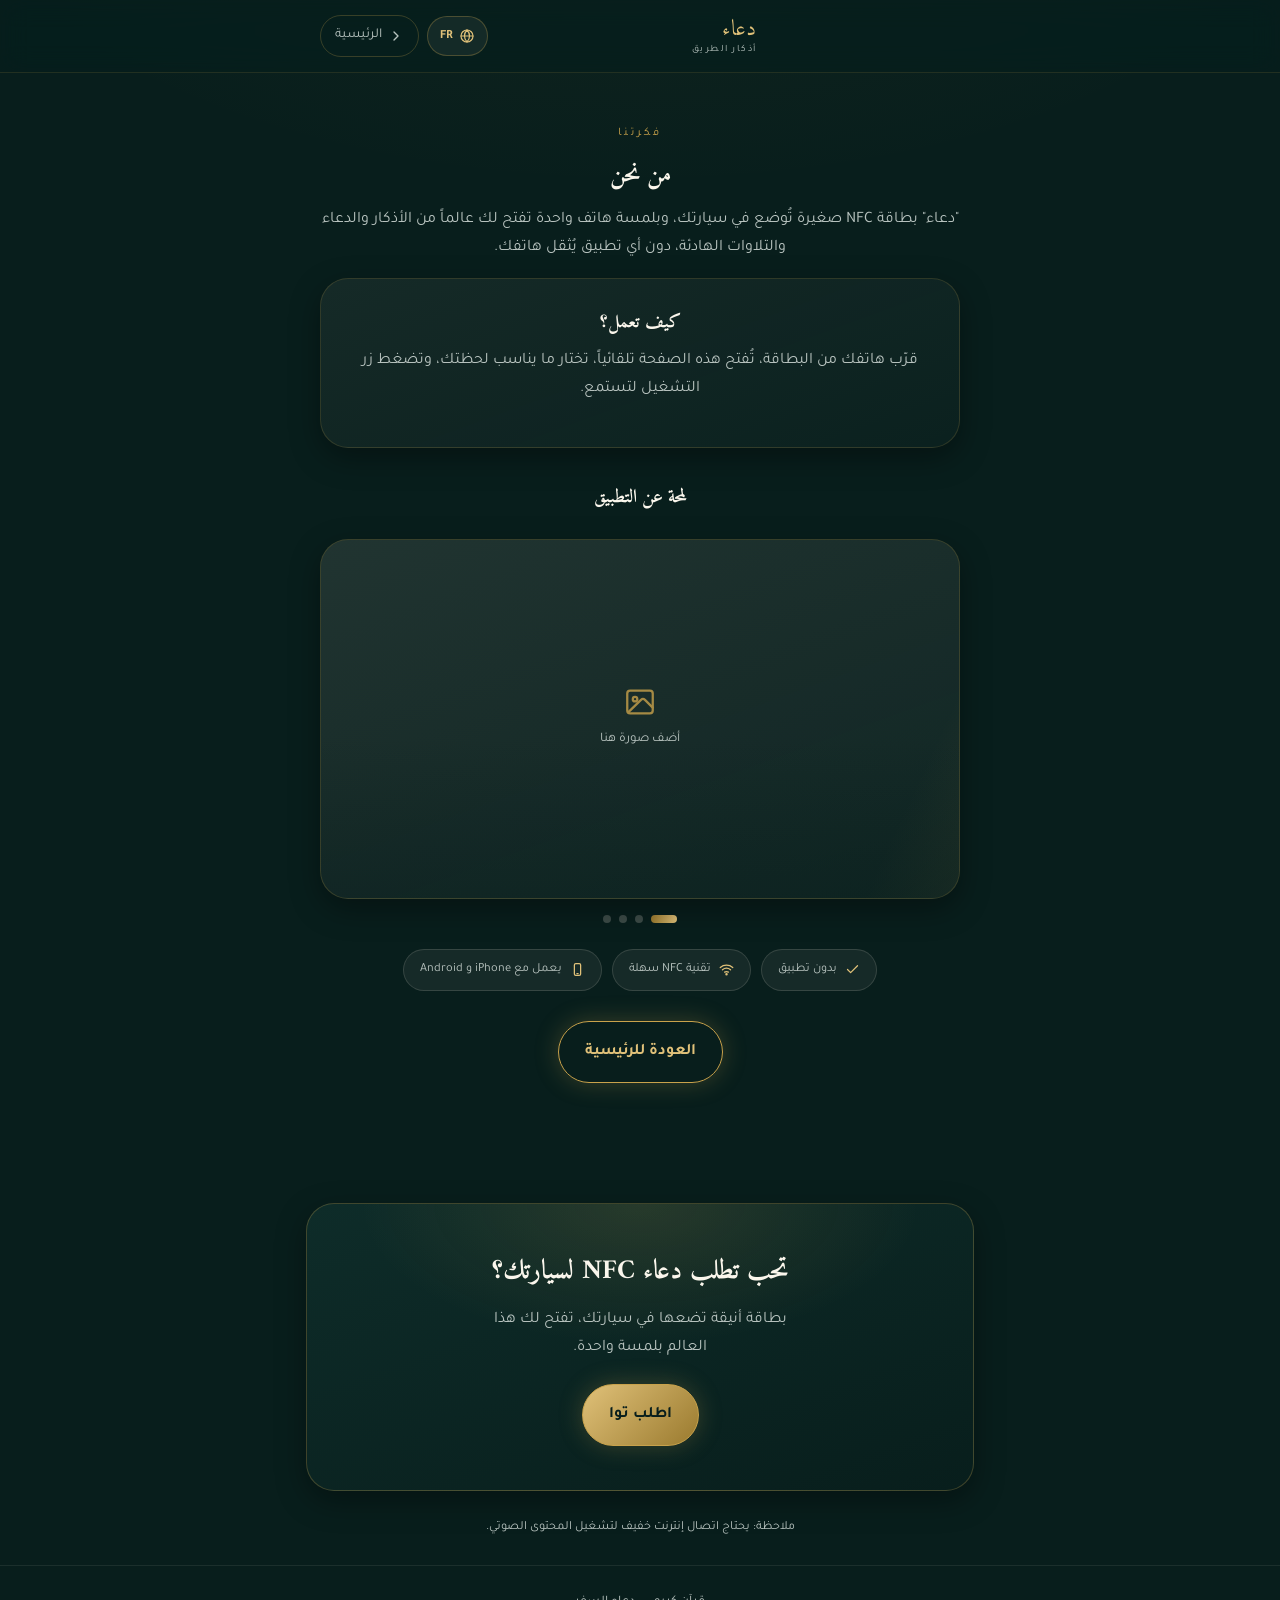
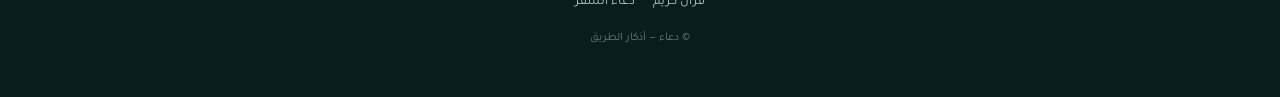
==== about.html @ 09e8768a "Add files via upload" ====
<!DOCTYPE html>
<html lang="ar" dir="rtl">
<head>
<meta charset="UTF-8">
<script>
(function(){
  try{
    var lang = localStorage.getItem('site_lang') || 'ar';
    document.documentElement.lang = lang;
    document.documentElement.dir = (lang === 'fr') ? 'ltr' : 'rtl';
  }catch(e){}
})();
</script>
<meta name="viewport" content="width=device-width, initial-scale=1, viewport-fit=cover">
<title>من نحن | دعاء - أذكار </title>
<meta name="description" content="بطاقة دعاء NFC: فكرة بسيطة تحوّل كل انطلاقة إلى لحظة ذكر وطمأنينة.">
<meta name="theme-color" content="#081E1C">
<link rel="preconnect" href="https://fonts.googleapis.com">
<link rel="preconnect" href="https://fonts.gstatic.com" crossorigin>
<link href="https://fonts.googleapis.com/css2?family=Amiri:wght@400;700&family=Tajawal:wght@400;500;700;900&display=swap" rel="stylesheet">
<link rel="stylesheet" href="style.css">
</head>
<body>

<header class="site-header">
  <div class="header-inner">
    <a class="brand" href="index.html" aria-label="دعاء">
      <img class="brand-logo" src="images/logo/logo.png" alt="دعاء"
           onerror="this.style.display='none'; this.closest('.brand').classList.add('logo-fallback')">
      <span class="brand-text">
        <span class="brand-name">دعاء</span>
        <small data-i18n="brand.tagline">أذكار </small>
      </span>
    </a>
    <div class="header-actions">
      <button class="lang-switch" type="button" data-lang-toggle>
        <svg viewBox="0 0 24 24" fill="none" stroke="currentColor" stroke-width="1.8" stroke-linecap="round" stroke-linejoin="round"><circle cx="12" cy="12" r="9"/><path d="M3 12h18M12 3c2.5 2.7 3.8 6 3.8 9s-1.3 6.3-3.8 9c-2.5-2.7-3.8-6-3.8-9s1.3-6.3 3.8-9z"/></svg>
        <span data-lang-label>FR</span>
      </button>
      <a class="back-link" href="index.html">
        <svg viewBox="0 0 24 24" fill="none" stroke="currentColor" stroke-width="2" stroke-linecap="round" stroke-linejoin="round"><path d="M9 18l6-6-6-6"/></svg>
        <span data-i18n="nav.home">الرئيسية</span>
      </a>
    </div>
  </div>
</header>

<section class="content-section">
  <div class="page-title reveal">
    <span class="eyebrow" data-i18n="about.eyebrow">فكرتنا</span>
    <h1 data-i18n="about.title">من نحن</h1>
    <p data-i18n="about.lead">"دعاء" بطاقة NFC صغيرة تُوضع في سيارتك ، في المنزل ، في المكتب وبلمسة هاتف واحدة تفتح لك عالماً من الأذكار والدعاء والتلاوات الهادئة
      ، دون أي تطبيق يُثقل هاتفك.</p>
  </div>

  <div class="dua-block reveal">
    <h3 class="text-center" data-i18n="about.how_title">كيف تعمل؟</h3>
    <p class="text-center" data-i18n="about.how_text">قرّب هاتفك من البطاقة، تُفتح هذه الصفحة تلقائياً، تختار ما يناسب لحظتك، وتضغط زر التشغيل لتستمع.</p>
  </div>

  <h3 class="text-center reveal" data-i18n="about.gallery_title" style="margin-top:34px;">لمحة عن التطبيق</h3>
  <div class="showcase reveal zoom" data-showcase tabindex="0" aria-label="معرض صور التطبيق">
    <div class="showcase-viewport">
      <div class="showcase-track">
        <figure class="showcase-slide is-active">
          <img src="images/presentation/presentation-1.jpg" alt="" loading="lazy" decoding="async">
          <div class="showcase-placeholder-content">
            <svg viewBox="0 0 24 24" fill="none" stroke="currentColor" stroke-width="1.6" stroke-linecap="round" stroke-linejoin="round"><rect x="3" y="4" width="18" height="16" rx="2"/><circle cx="8.5" cy="10" r="1.6"/><path d="M21 16l-5.5-5.5a2 2 0 0 0-2.8 0L4 19"/></svg>
            <span data-i18n="about.gallery_ph">أضف صورة هنا</span>
          </div>
        </figure>
        <figure class="showcase-slide">
          <img src="images/presentation/presentation-2.jpg" alt="" loading="lazy" decoding="async">
          <div class="showcase-placeholder-content">
            <svg viewBox="0 0 24 24" fill="none" stroke="currentColor" stroke-width="1.6" stroke-linecap="round" stroke-linejoin="round"><rect x="3" y="4" width="18" height="16" rx="2"/><circle cx="8.5" cy="10" r="1.6"/><path d="M21 16l-5.5-5.5a2 2 0 0 0-2.8 0L4 19"/></svg>
            <span data-i18n="about.gallery_ph">أضف صورة هنا</span>
          </div>
        </figure>
        <figure class="showcase-slide">
          <img src="images/presentation/presentation-3.jpg" alt="" loading="lazy" decoding="async">
          <div class="showcase-placeholder-content">
            <svg viewBox="0 0 24 24" fill="none" stroke="currentColor" stroke-width="1.6" stroke-linecap="round" stroke-linejoin="round"><rect x="3" y="4" width="18" height="16" rx="2"/><circle cx="8.5" cy="10" r="1.6"/><path d="M21 16l-5.5-5.5a2 2 0 0 0-2.8 0L4 19"/></svg>
            <span data-i18n="about.gallery_ph">أضف صورة هنا</span>
          </div>
        </figure>
        <figure class="showcase-slide">
          <img src="images/presentation/presentation-4.jpg" alt="" loading="lazy" decoding="async">
          <div class="showcase-placeholder-content">
            <svg viewBox="0 0 24 24" fill="none" stroke="currentColor" stroke-width="1.6" stroke-linecap="round" stroke-linejoin="round"><rect x="3" y="4" width="18" height="16" rx="2"/><circle cx="8.5" cy="10" r="1.6"/><path d="M21 16l-5.5-5.5a2 2 0 0 0-2.8 0L4 19"/></svg>
            <span data-i18n="about.gallery_ph">أضف صورة هنا</span>
          </div>
        </figure>
      </div>
      <button class="showcase-arrow showcase-prev" type="button" data-i18n-aria="aria.prev" aria-label="السابق">
        <svg viewBox="0 0 24 24" fill="none" stroke="currentColor" stroke-width="2" stroke-linecap="round" stroke-linejoin="round"><path d="M15 18l-6-6 6-6"/></svg>
      </button>
      <button class="showcase-arrow showcase-next" type="button" data-i18n-aria="aria.next" aria-label="التالي">
        <svg viewBox="0 0 24 24" fill="none" stroke="currentColor" stroke-width="2" stroke-linecap="round" stroke-linejoin="round"><path d="M9 18l6-6-6-6"/></svg>
      </button>
    </div>
    <div class="showcase-dots" role="tablist" aria-label="التنقل بين الصور"></div>
  </div>

  <div class="badges" style="padding-top:26px;">
    <span class="badge reveal">
      <svg viewBox="0 0 24 24" fill="none" stroke="currentColor" stroke-width="2" stroke-linecap="round" stroke-linejoin="round"><path d="M20 6L9 17l-5-5"/></svg>
      <span data-i18n="badge.no_app">بدون تطبيق</span>
    </span>
    <span class="badge reveal">
      <svg viewBox="0 0 24 24" fill="none" stroke="currentColor" stroke-width="2" stroke-linecap="round" stroke-linejoin="round"><path d="M2 8.8a15.5 15.5 0 0 1 20 0M5.5 12.5a10.5 10.5 0 0 1 13 0M9 16.2a5.5 5.5 0 0 1 6 0"/><circle cx="12" cy="19.5" r="1"/></svg>
      <span data-i18n="badge.nfc">تقنية NFC سهلة</span>
    </span>
    <span class="badge reveal">
      <svg viewBox="0 0 24 24" fill="none" stroke="currentColor" stroke-width="2" stroke-linecap="round" stroke-linejoin="round"><rect x="7" y="2.5" width="10" height="19" rx="2.2"/><path d="M11 18.5h2"/></svg>
      <span data-i18n="badge.devices">يعمل مع iPhone و Android</span>
    </span>
  </div>

  <div class="text-center reveal">
    <a class="btn btn-outline" href="index.html" data-i18n="btn.back_home">العودة للرئيسية</a>
  </div>
</section>

<section class="order-section reveal">
  <h2 data-i18n="order.title">تحب تطلب دعاء NFC لسيارتك؟</h2>
  <p data-i18n="order.text">بطاقة أنيقة تضعها في سيارتك، تفتح لك هذا العالم بلمسة واحدة.</p>
  <a class="btn" href="#" data-order-btn data-i18n="order.btn">اطلب توا</a>
</section>

<p class="note reveal">
  <span data-i18n="note.text">ملاحظة: يحتاج اتصال إنترنت خفيف لتشغيل المحتوى الصوتي.</span>
</p>

<footer class="site-footer">
  <div class="foot-links">
    <a href="quran.html" data-i18n="nav.quran">قرآن كريم</a>
    <a href="doua-safar.html" data-i18n="nav.safar">دعاء السفر</a>
  </div>
  <div class="copyright" data-i18n="footer.copyright">© دعاء — أذكار الطريق</div>
</footer>

<script src="i18n.js"></script>
<script src="script.js"></script>
</body>
</html>
---- style.css ----
/* ==========================================================================
   دعاء — أذكار الطريق | Style principal
   Design system : Dark Teal / Doré / Beige — inspiré du motif géométrique
   islamique (l'étoile à huit branches) utilisé comme signature visuelle.
   ========================================================================== */

/* -------------------- 1. Design Tokens -------------------- */
:root{
  /* Couleurs */
  --teal-950:#081E1C;      /* fond principal, presque noir */
  --teal-900:#0E2C29;      /* fond secondaire / cartes */
  --teal-800:#153A36;      /* survol / bordures douces */
  --teal-700:#1E4B45;      /* accents de contour */
  --gold-500:#C9A24B;      /* doré principal (signature) */
  --gold-400:#E0C179;      /* doré clair, hover / glow */
  --gold-700:#9A7A2E;      /* doré foncé, ombres */
  --cream-100:#FAF6EC;     /* blanc cassé */
  --cream-200:#F1E9D8;     /* beige clair */
  --cream-300:#E4D8BC;     /* beige */
  --text-main:#F4EFE2;     /* texte clair sur fond sombre */
  --text-muted:#B9C4C0;    /* texte secondaire */
  --overlay-glass: rgba(244,239,226,0.06);

  /* Typographie */
  --font-display:'Amiri', 'Traditional Arabic', serif;
  --font-body:'Tajawal', 'Segoe UI', sans-serif;

  /* Rayons / ombres */
  --radius-lg:28px;
  --radius-md:18px;
  --radius-sm:12px;
  --shadow-soft: 0 10px 30px rgba(0,0,0,0.35);
  --shadow-gold: 0 0 24px rgba(201,162,75,0.25);

  /* Rythme */
  --gutter: clamp(18px, 5vw, 40px);
  --section-space: clamp(56px, 10vw, 110px);

  /* Transitions */
  --ease: cubic-bezier(.22,.9,.32,1);
}

/* -------------------- 2. Reset & Base -------------------- */
*,*::before,*::after{ box-sizing:border-box; }
html{
  scroll-behavior:smooth;
}
html{
  /* La direction et la langue sont pilotées dynamiquement par i18n.js
     via les attributs lang/dir de <html>. Tout le CSS ci-dessous utilise
     des propriétés logiques (start/end, inline-start/end) pour s'adapter
     automatiquement, sans jamais coder "right"/"left" en dur. */
  -webkit-text-size-adjust:100%;
}
body{
  margin:0;
  background:
    radial-gradient(1200px 600px at 50% -10%, rgba(201,162,75,0.06), transparent 60%),
    var(--teal-950);
  color:var(--text-main);
  font-family:var(--font-body);
  text-align:start;
  line-height:1.75;
  -webkit-font-smoothing:antialiased;
  overflow-x:hidden;
  -webkit-tap-highlight-color:transparent;
  touch-action:manipulation;
  padding-top:env(safe-area-inset-top);
  padding-bottom:env(safe-area-inset-bottom);
}
[dir="ltr"] h1, [dir="ltr"] h2, [dir="ltr"] h3, [dir="ltr"] h4{ font-family:'Amiri', Georgia, serif; }
img{ max-width:100%; display:block; }
a{ color:inherit; text-decoration:none; }
button{ font-family:inherit; cursor:pointer; }
h1,h2,h3,h4{
  font-family:var(--font-display);
  margin:0 0 .4em;
  color:var(--cream-100);
  font-weight:700;
}
p{ margin:0 0 1em; color:var(--text-muted); }
.container{
  width:100%;
  max-width:720px;
  margin:0 auto;
  padding:0 var(--gutter);
}

/* Focus visible accessibility */
a:focus-visible, button:focus-visible{
  outline:2px solid var(--gold-400);
  outline-offset:3px;
  border-radius:8px;
}

@media (prefers-reduced-motion: reduce){
  *{ animation-duration:0.001ms !important; animation-iteration-count:1 !important; transition-duration:0.001ms !important; scroll-behavior:auto !important; }
}

/* -------------------- 3. Motif signature (étoile à 8 branches) -------------------- */
.rosette{
  position:absolute;
  inset:0;
  display:flex;
  align-items:center;
  justify-content:center;
  pointer-events:none;
  z-index:0;
  opacity:.55;
}
.rosette svg{
  width:min(420px, 100vw);
  height:min(420px, 100vw);
  animation: spin-slow 90s linear infinite;
}
@keyframes spin-slow{ to{ transform:rotate(360deg); } }

/* -------------------- 4. Header -------------------- */
.site-header{
  position:sticky;
  top:0;
  z-index:40;
  backdrop-filter:blur(14px) saturate(140%);
  -webkit-backdrop-filter:blur(14px) saturate(140%);
  background:rgba(8,30,28,0.72);
  border-bottom:1px solid rgba(201,162,75,0.14);
  transition:box-shadow .3s var(--ease);
}
.site-header.scrolled{ box-shadow:0 8px 24px rgba(0,0,0,0.35); }
.header-inner{
  display:flex;
  align-items:center;
  justify-content:space-between;
  padding:14px var(--gutter);
  max-width:720px;
  margin:0 auto;
}
.brand{
  display:flex;
  align-items:center;
  gap:10px;
  min-height:44px;
}
.brand-logo{
  height:36px;
  width:auto;
  max-width:120px;
  border-radius:8px;
  object-fit:contain;
}
.brand-text{ display:flex; flex-direction:column; line-height:1.2; }
.brand-name{
  display:none; 
  /* affiché uniquement si aucun logo image n'est fourni */
  font-family:var(--font-display);
  font-size:1.4rem;
  color:var(--gold-400);
  letter-spacing:.5px;
}
.logo-fallback .brand-name{ display:inline; }
.brand small{
  display:block;
  font-family:var(--font-body);
  font-size:.6rem;
  color:var(--text-muted);
  letter-spacing:1.5px;
}
.main-logo-logo {
    display: block;
    width: 220px;      
      /* taille du logo */
    height: auto;
    margin: 0 auto;      / centrage horizontal /
    object-fit: contain;
}

/*Pour centrer dans son conteneur*/
.brand {
    display: flex;
    justify-content: center;
    align-items: center;
    width: 100%;
}

/*Responsive téléphone */
@media (max-width: 768px) {
    .main-logo {
        width: 150px;
    }
}
.header-actions{
  display:flex;
  align-items:center;
  gap:8px;
}
.lang-switch{
  display:flex;
  align-items:center;
  gap:6px;
  min-height:40px;
  padding:8px 12px;
  border:1px solid rgba(201,162,75,0.3);
  border-radius:999px;
  background:var(--overlay-glass);
  color:var(--gold-400);
  font-size:.78rem;
  font-weight:700;
  transition:all .25s var(--ease);
}
.lang-switch:hover{ background:rgba(201,162,75,0.14); border-color:var(--gold-400); }
.lang-switch svg{ width:16px; height:16px; }
.back-link{
  display:flex;
  align-items:center;
  gap:6px;
  font-size:.85rem;
  color:var(--text-muted);
  min-height:40px;
  padding:8px 14px;
  border:1px solid rgba(201,162,75,0.25);
  border-radius:999px;
  transition:all .25s var(--ease);
}
.back-link:hover{ color:var(--gold-400); border-color:var(--gold-400); background:var(--overlay-glass); }
.back-link svg{ width:16px; height:16px; }
[dir="ltr"] .back-link svg{ transform:scaleX(-1); }

/* -------------------- 5. Hero -------------------- */
.hero{
  position:relative;
  padding:64px var(--gutter) 40px;
  text-align:center;
  overflow:hidden;
}
.hero .eyebrow{
  display:inline-block;
  font-size:.72rem;
  letter-spacing:3px;
  color:var(--gold-500);
  border:1px solid rgba(201,162,75,.35);
  padding:6px 16px;
  border-radius:999px;
  margin-bottom:22px;
  background:var(--overlay-glass);
}
.hero h1{
  font-size:clamp(2.6rem, 9vw, 3.6rem);
  position:relative;
  z-index:1;
  background:linear-gradient(180deg, var(--cream-100), var(--gold-400));
  -webkit-background-clip:text;
  background-clip:text;
  color:transparent;
}
.hero p.lead{
  position:relative;
  z-index:1;
  max-width:32ch;
  margin:14px auto 0;
  font-size:1.05rem;
  color:var(--text-muted);
}

/* -------------------- 6. Boutons -------------------- */
.btn{
  display:inline-flex;
  align-items:center;
  justify-content:center;
  gap:10px;
  padding:16px 26px;
  border-radius:999px;
  font-weight:700;
  font-size:1rem;
  border:1px solid var(--gold-500);
  color:var(--teal-950);
  background:linear-gradient(135deg, var(--gold-400), var(--gold-700));
  box-shadow:var(--shadow-gold);
  transition:transform .25s var(--ease), box-shadow .25s var(--ease), filter .25s var(--ease);
}
.btn:hover{ transform:translateY(-2px); filter:brightness(1.08); box-shadow:0 8px 30px rgba(201,162,75,0.4); }
.btn:active{ transform:translateY(0); }
.btn-outline{
  background:transparent;
  color:var(--gold-400);
}
.btn-block{ width:100%; }

/* -------------------- 7. Grille de cartes (Accueil) -------------------- */
.menu-grid{
  display:grid;
  grid-template-columns:1fr;
  gap:16px;
  padding:36px var(--gutter) 8px;
  max-width:720px;
  margin:0 auto;
}
@media (min-width:560px){
  .menu-grid{ grid-template-columns:1fr 1fr; }
  .menu-grid a.card:first-child{ grid-column:1 / -1; }
}
.card{
  position:relative;
  display:flex;
  align-items:center;
  gap:16px;
  padding:20px 22px;
  border-radius:var(--radius-md);
  background:linear-gradient(160deg, rgba(244,239,226,0.05), rgba(244,239,226,0.02));
  border:1px solid rgba(201,162,75,0.16);
  backdrop-filter:blur(10px);
  -webkit-backdrop-filter:blur(10px);
  box-shadow:var(--shadow-soft);
  transition:transform .35s var(--ease), border-color .35s var(--ease), background .35s var(--ease);
  overflow:hidden;
}
.card::before{
  content:'';
  position:absolute;
  inset:0;
  background:radial-gradient(120px 120px at var(--mx,50%) var(--my,0%), rgba(201,162,75,0.18), transparent 70%);
  opacity:0;
  transition:opacity .35s var(--ease);
}
.card:hover::before{ opacity:1; }
.card:hover{
  transform:translateY(-4px);
  border-color:rgba(201,162,75,0.55);
}
.card .icon{
  flex:0 0 auto;
  width:52px;
  height:52px;
  border-radius:14px;
  display:flex;
  align-items:center;
  justify-content:center;
  background:rgba(201,162,75,0.12);
  color:var(--gold-400);
}
.card .icon svg{ width:26px; height:26px; }
.card .label{
  font-family:var(--font-display);
  font-size:1.15rem;
  color:var(--cream-100);
}
.card .sub{ font-size:.78rem; color:var(--text-muted); margin-top:2px; }
.card .chev{ margin-inline-start:auto; opacity:.5; transition:transform .3s var(--ease); }
.card:hover .chev{ transform:translateX(-4px); opacity:1; }
[dir="ltr"] .card .chev{ transform:scaleX(-1); }
[dir="ltr"] .card:hover .chev{ transform:scaleX(-1) translateX(-4px); }

/* -------------------- 8. Badges -------------------- */
.badges{
  display:flex;
  flex-wrap:wrap;
  gap:10px;
  justify-content:center;
  padding:30px var(--gutter);
}
.badge{
  display:inline-flex;
  align-items:center;
  gap:8px;
  font-size:.78rem;
  color:var(--text-muted);
  padding:9px 16px;
  border-radius:999px;
  border:1px solid rgba(244,239,226,0.14);
  background:var(--overlay-glass);
}
.badge svg{ width:15px; height:15px; color:var(--gold-400); }

/* -------------------- 9. Sections de contenu (pages internes) -------------------- */
.content-section{
  max-width:720px;
  margin:0 auto;
  padding:36px var(--gutter) 10px;
}
.dua-block{
  position:relative;
  padding:28px 24px;
  border-radius:var(--radius-lg);
  background:linear-gradient(160deg, rgba(244,239,226,0.06), rgba(244,239,226,0.015));
  border:1px solid rgba(201,162,75,0.18);
  box-shadow:var(--shadow-soft);
  margin-bottom:26px;
}
.dua-text{
  font-family:var(--font-display);
  font-size:1.4rem;
  line-height:2.3;
  color:var(--cream-100);
  text-align:center;
}

/* -------------------- 10. Lecteur audio personnalisé (simple) -------------------- */
.audio-player{
  display:flex;
  align-items:center;
  gap:14px;
  padding:14px 16px;
  border-radius:999px;
  background:rgba(8,30,28,0.55);
  border:1px solid rgba(201,162,75,0.3);
  margin-top:18px;
}
.audio-player .play-btn{
  flex:0 0 auto;
  width:46px;
  height:46px;
  min-width:44px;
  min-height:44px;
  border-radius:50%;
  border:none;
  display:flex;
  align-items:center;
  justify-content:center;
  background:linear-gradient(135deg, var(--gold-400), var(--gold-700));
  color:var(--teal-950);
  box-shadow:var(--shadow-gold);
  transition:transform .2s var(--ease);
}
.audio-player .play-btn:hover{ transform:scale(1.06); }
.audio-player .play-btn svg{ width:20px; height:20px; }
.audio-player .track{ flex:1 1 auto; min-width:0; }
.bar{
  position:relative;
  height:5px;
  border-radius:999px;
  background:rgba(244,239,226,0.14);
  overflow:hidden;
  cursor:pointer;
}
.bar-fill{
  position:absolute;
  inset-inline-start:0;
  inset-block:0;
  width:0%;
  background:linear-gradient(90deg, var(--gold-700), var(--gold-400));
  border-radius:999px;
  transition:width .12s linear;
}
.time{
  display:flex;
  justify-content:space-between;
  font-size:.68rem;
  color:var(--text-muted);
  margin-top:6px;
  direction:ltr;
}
.audio-player .listen-label{
  font-size:.85rem;
  color:var(--gold-400);
  font-weight:700;
  white-space:nowrap;
}

/* -------------------- 10bis. Lecteur playlist (plusieurs audios) -------------------- */
.playlist-player{
  margin-top:18px;
  border-radius:var(--radius-md);
  border:1px solid rgba(201,162,75,0.28);
  background:linear-gradient(160deg, rgba(8,30,28,0.65), rgba(8,30,28,0.4));
  box-shadow:var(--shadow-soft);
  overflow:hidden;
}
.now-playing{
  display:flex;
  align-items:center;
  gap:12px;
  padding:16px;
}
.np-play{
  flex:0 0 auto;
  width:50px;
  height:50px;
  min-width:44px;
  min-height:44px;
  border-radius:50%;
  border:none;
  display:flex;
  align-items:center;
  justify-content:center;
  background:linear-gradient(135deg, var(--gold-400), var(--gold-700));
  color:var(--teal-950);
  box-shadow:var(--shadow-gold);
  transition:transform .2s var(--ease);
}
.np-play:hover{ transform:scale(1.05); }
.np-play svg{ width:21px; height:21px; }
.np-info{
  flex:1 1 auto;
  min-width:0;
  display:flex;
  flex-direction:column;
  gap:2px;
}
.np-title{
  font-family:var(--font-display);
  font-size:1.02rem;
  color:var(--cream-100);
  white-space:nowrap;
  overflow:hidden;
  text-overflow:ellipsis;
  transition:opacity .22s var(--ease), transform .22s var(--ease);
}
.np-title.is-switching{ opacity:0; transform:translateY(6px); }
.np-index{ font-size:.7rem; color:var(--text-muted); direction:ltr; display:inline-block; }
.np-nav{ display:flex; gap:6px; flex:0 0 auto; }
.np-btn{
  width:38px;
  height:38px;
  min-width:38px;
  min-height:38px;
  border-radius:50%;
  border:1px solid rgba(201,162,75,0.3);
  background:var(--overlay-glass);
  color:var(--gold-400);
  display:flex;
  align-items:center;
  justify-content:center;
  transition:all .2s var(--ease);
}
.np-btn:hover{ background:rgba(201,162,75,0.16); border-color:var(--gold-400); }
.np-btn svg{ width:17px; height:17px; }
[dir="ltr"] .np-btn.np-prev svg,
[dir="ltr"] .np-btn.np-next svg{ transform:scaleX(-1); }
.playlist-player .bar{ margin:0 16px; width:calc(100% - 32px); }
.playlist-player .time{ margin:6px 16px 14px; }

.track-list{
  list-style:none;
  margin:0;
  padding:6px 8px 12px;
  border-top:1px solid rgba(244,239,226,0.08);
  max-height:280px;
  overflow-y:auto;
}
.track-item{
  display:flex;
  align-items:center;
  gap:12px;
  padding:12px 10px;
  border-radius:12px;
  min-height:44px;
  cursor:pointer;
  transition:background-color .25s var(--ease);
}
.track-item:hover{ background:rgba(244,239,226,0.05); }
.track-item.is-active{ background:rgba(201,162,75,0.14); }
.t-num{
  flex:0 0 auto;
  width:26px;
  font-size:.72rem;
  color:var(--text-muted);
  direction:ltr;
  text-align:center;
}
.track-item.is-active .t-num{ color:var(--gold-400); }
.t-title{
  flex:1 1 auto;
  min-width:0;
  font-size:.92rem;
  color:var(--text-main);
  white-space:nowrap;
  overflow:hidden;
  text-overflow:ellipsis;
}
.track-item.is-active .t-title{ color:var(--cream-100); font-weight:700; }
.t-dur{ flex:0 0 auto; font-size:.7rem; color:var(--text-muted); direction:ltr; }
.t-play{ flex:0 0 auto; width:18px; height:18px; color:var(--gold-400); display:flex; align-items:center; justify-content:center; }
.t-play svg{ width:14px; height:14px; }
.mini-eq{ display:flex; align-items:flex-end; gap:2px; width:14px; height:14px; }
.mini-eq span{
  display:block;
  width:3px;
  background:var(--gold-400);
  border-radius:1px;
  animation:eq 0.9s ease-in-out infinite;
}
.mini-eq span:nth-child(1){ height:40%; animation-delay:0s; }
.mini-eq span:nth-child(2){ height:100%; animation-delay:.15s; }
.mini-eq span:nth-child(3){ height:65%; animation-delay:.3s; }
@keyframes eq{ 0%,100%{ transform:scaleY(.4); } 50%{ transform:scaleY(1); } }

/* -------------------- 11. Section "Commander" -------------------- */
.order-section{
  position:relative;
  margin:var(--section-space) var(--gutter) 0;
  padding:44px 26px;
  border-radius:var(--radius-lg);
  text-align:center;
  background:
    radial-gradient(400px 200px at 50% 0%, rgba(201,162,75,0.14), transparent 70%),
    linear-gradient(160deg, var(--teal-900), var(--teal-950));
  border:1px solid rgba(201,162,75,0.28);
  box-shadow:var(--shadow-soft);
  max-width:668px;
  margin-inline:auto;
}
.order-section h2{ font-size:1.7rem; }
.order-section p{ max-width:34ch; margin:0 auto 22px; }

/* -------------------- 12. Note & Footer -------------------- */
.note{
  text-align:center;
  font-size:.78rem;
  color:var(--text-muted);
  padding:26px var(--gutter);
  max-width:520px;
  margin:0 auto;
}
.note svg{ width:14px; height:14px; vertical-align:-2px; margin-inline-start:6px; color:var(--gold-500); }

.site-footer{
  border-top:1px solid rgba(244,239,226,0.08);
  padding:26px var(--gutter) 48px;
  text-align:center;
}
.site-footer .foot-links{
  display:flex;
  gap:18px;
  justify-content:center;
  margin-bottom:14px;
  font-size:.82rem;
  color:var(--text-muted);
}
.site-footer .foot-links a:hover{ color:var(--gold-400); }
.site-footer .copyright{ font-size:.72rem; color:rgba(185,196,192,0.55); }

/* -------------------- 13. Animations au scroll -------------------- */
.reveal{
  opacity:0;
  transform:translateY(22px);
  transition:opacity .7s var(--ease), transform .7s var(--ease);
}
.reveal.is-visible{ opacity:1; transform:translateY(0); }
.reveal.zoom{ transform:scale(.92); }
.reveal.zoom.is-visible{ transform:scale(1); }

.fade-in{ animation:fadeIn .8s var(--ease) both; }
@keyframes fadeIn{ from{ opacity:0; } to{ opacity:1; } }
.slide-up{ animation:slideUp .8s var(--ease) both; }
@keyframes slideUp{ from{ opacity:0; transform:translateY(26px); } to{ opacity:1; transform:translateY(0); } }

/* Délais échelonnés pour les grilles */
.menu-grid .card:nth-child(1){ transition-delay:.05s; }
.menu-grid .card:nth-child(2){ transition-delay:.1s; }
.menu-grid .card:nth-child(3){ transition-delay:.15s; }
.menu-grid .card:nth-child(4){ transition-delay:.2s; }
.menu-grid .card:nth-child(5){ transition-delay:.25s; }

/* -------------------- 14. Pages secondaires génériques -------------------- */
.page-title{ text-align:center; padding-top:10px; }
.page-title .eyebrow{
  display:inline-block;
  font-size:.72rem;
  letter-spacing:3px;
  color:var(--gold-500);
  margin-bottom:10px;
}
.list-cards{ display:flex; flex-direction:column; gap:16px; margin-top:24px; }
.list-card{
  padding:22px;
  border-radius:var(--radius-md);
  border:1px solid rgba(201,162,75,0.18);
  background:linear-gradient(160deg, rgba(244,239,226,0.05), rgba(244,239,226,0.015));
  box-shadow:var(--shadow-soft);
}
.list-card h3{ font-size:1.2rem; margin-bottom:4px; }
.list-card .sub{ font-size:.82rem; color:var(--text-muted); margin-bottom:2px; }

/* -------------------- 15bis. Écran de chargement (splash) -------------------- */
.splash{
  position:fixed;
  inset:0;
  z-index:100;
  display:flex;
  flex-direction:column;
  align-items:center;
  justify-content:center;
  gap:14px;
  background:var(--teal-950);
  transition:opacity .35s var(--ease);
}
.splash-logo{ height:64px; width:auto; max-width:60vw; object-fit:contain; }
.splash-word{
  display:none;
  font-family:var(--font-display);
  font-size:2rem;
  color:var(--gold-400);
}
body.splash-fallback .splash-word{ display:block; }
.splash.is-hidden{ opacity:0; pointer-events:none; }

/* -------------------- 15ter. Vitrine de présentation (page À propos) --------------------
   Carrousel plein format avec fondu enchaîné (crossfade) entre les
   images, léger effet Ken Burns sur l'image active, navigation par
   points, flèches, swipe tactile et clavier. */
.showcase{
  margin-top:24px;
  -webkit-user-select:none;
  user-select:none;
}
.showcase-viewport{
  position:relative;
  aspect-ratio:4/3;
  border-radius:var(--radius-lg);
  overflow:hidden;
  border:1px solid rgba(201,162,75,0.22);
  box-shadow:var(--shadow-soft);
  background:linear-gradient(160deg, rgba(244,239,226,0.06), rgba(244,239,226,0.02));
}
@media (min-width:560px){
  .showcase-viewport{ aspect-ratio:16/9; }
}
.showcase-track{
  position:absolute;
  inset:0;
}
.showcase-slide{
  position:absolute;
  inset:0;
  margin:0;
  opacity:0;
  transform:scale(1.05);
  transition:opacity .9s var(--ease), transform 1.1s var(--ease);
  pointer-events:none;
}
.showcase-slide.is-active{
  opacity:1;
  transform:scale(1);
  pointer-events:auto;
  z-index:1;
}
.showcase-slide img{
  width:100%;
  height:100%;
  object-fit:cover;
  display:block;
  transform:scale(1);
  transition:transform 6.5s linear;
}
/* Effet Ken Burns : léger zoom continu tant que la diapositive reste active */
.showcase-slide.is-active.kb-zoom img{ transform:scale(1.09); }

/* Voile dégradé bas pour la lisibilité d'un futur texte/légende */
.showcase-slide::after{
  content:'';
  position:absolute;
  inset:0;
  background:linear-gradient(to top, rgba(8,30,28,0.35), transparent 45%);
  pointer-events:none;
}

/* -------------------- Flèches -------------------- */
.showcase-arrow{
  position:absolute;
  top:50%;
  inset-inline-start:12px;
  transform:translateY(-50%);
  z-index:3;
  width:42px;
  height:42px;
  min-width:44px;
  min-height:44px;
  border-radius:50%;
  border:1px solid rgba(244,239,226,0.25);
  background:rgba(8,30,28,0.45);
  backdrop-filter:blur(8px);
  -webkit-backdrop-filter:blur(8px);
  color:var(--cream-100);
  display:flex;
  align-items:center;
  justify-content:center;
  transition:all .25s var(--ease);
  opacity:0;
}
.showcase-viewport:hover .showcase-arrow,
.showcase-viewport:focus-within .showcase-arrow{ opacity:1; }
.showcase-arrow:hover{ background:rgba(201,162,75,0.35); border-color:var(--gold-400); }
.showcase-arrow svg{ width:18px; height:18px; }
.showcase-next{ inset-inline-start:auto; inset-inline-end:12px; }
[dir="ltr"] .showcase-prev svg{ transform:scaleX(-1); }
[dir="ltr"] .showcase-next svg{ transform:scaleX(-1); }
@media (hover:none){
  /* Sur tactile, les flèches restent visibles en permanence (pas de hover) */
  .showcase-arrow{ opacity:1; }
}

/* -------------------- Points de navigation -------------------- */
.showcase-dots{
  display:flex;
  justify-content:center;
  align-items:center;
  gap:8px;
  margin-top:16px;
}
.showcase-dot{
  width:8px;
  height:8px;
  border-radius:999px;
  border:none;
  background:rgba(244,239,226,0.22);
  transition:all .35s var(--ease);
  min-width:8px;
  min-height:8px;
  padding:0;
}
.showcase-dot::before{
  /* zone tactile confortable sans agrandir le point visuellement */
  content:'';
  display:block;
  width:32px;
  height:32px;
  margin:-12px;
}
.showcase-dot.is-active{
  width:26px;
  background:linear-gradient(90deg, var(--gold-700), var(--gold-400));
}

/* -------------------- Repli élégant si l'image n'est pas encore fournie -------------------- */
.showcase-slide.img-missing img{ display:none; }
.showcase-slide.img-missing{
  display:flex;
  align-items:center;
  justify-content:center;
}
.showcase-slide.img-missing::before{
  content:'';
  position:absolute;
  inset:0;
  background:
    linear-gradient(115deg, transparent 40%, rgba(201,162,75,0.14) 50%, transparent 60%),
    linear-gradient(160deg, rgba(244,239,226,0.05), rgba(244,239,226,0.015));
  background-size:220% 220%, 100% 100%;
  animation:shimmer 3.2s ease-in-out infinite;
}
.showcase-placeholder-content{
  position:relative;
  z-index:1;
  display:none;
  flex-direction:column;
  align-items:center;
  gap:10px;
  color:var(--text-muted);
  text-align:center;
  padding:20px;
}
.showcase-slide.img-missing .showcase-placeholder-content{ display:flex; }
.showcase-placeholder-content svg{ width:34px; height:34px; color:var(--gold-500); opacity:.8; }
.showcase-placeholder-content span{ font-size:.82rem; }
@keyframes shimmer{
  0%{ background-position:0% 0%, 0 0; }
  50%{ background-position:100% 0%, 0 0; }
  100%{ background-position:0% 0%, 0 0; }
}

@media (prefers-reduced-motion: reduce){
  .showcase-slide{ transition:opacity .5s ease; transform:none !important; }
  .showcase-slide img{ transition:none; }
  .showcase-slide.is-active.kb-zoom img{ transform:none; }
  .showcase-slide.img-missing::before{ animation:none; }
}

/* -------------------- 15. Utilitaires -------------------- */
.mt-0{ margin-top:0; }
.text-center{ text-align:center; }
.spacer-lg{ height:var(--section-space); }

/* -------------------- 16. Ajustements fins mobile -------------------- */
@media (max-width:380px){
  .header-inner{ padding:12px 14px; }
  .lang-switch span{ display:none; } /* icône seule sur très petits écrans */
  .now-playing{ padding:12px; gap:8px; }
  .np-title{ font-size:.92rem; }
}
/* Zone tactile confortable pour tous les éléments interactifs */
a, button{ -webkit-tap-highlight-color:transparent; }
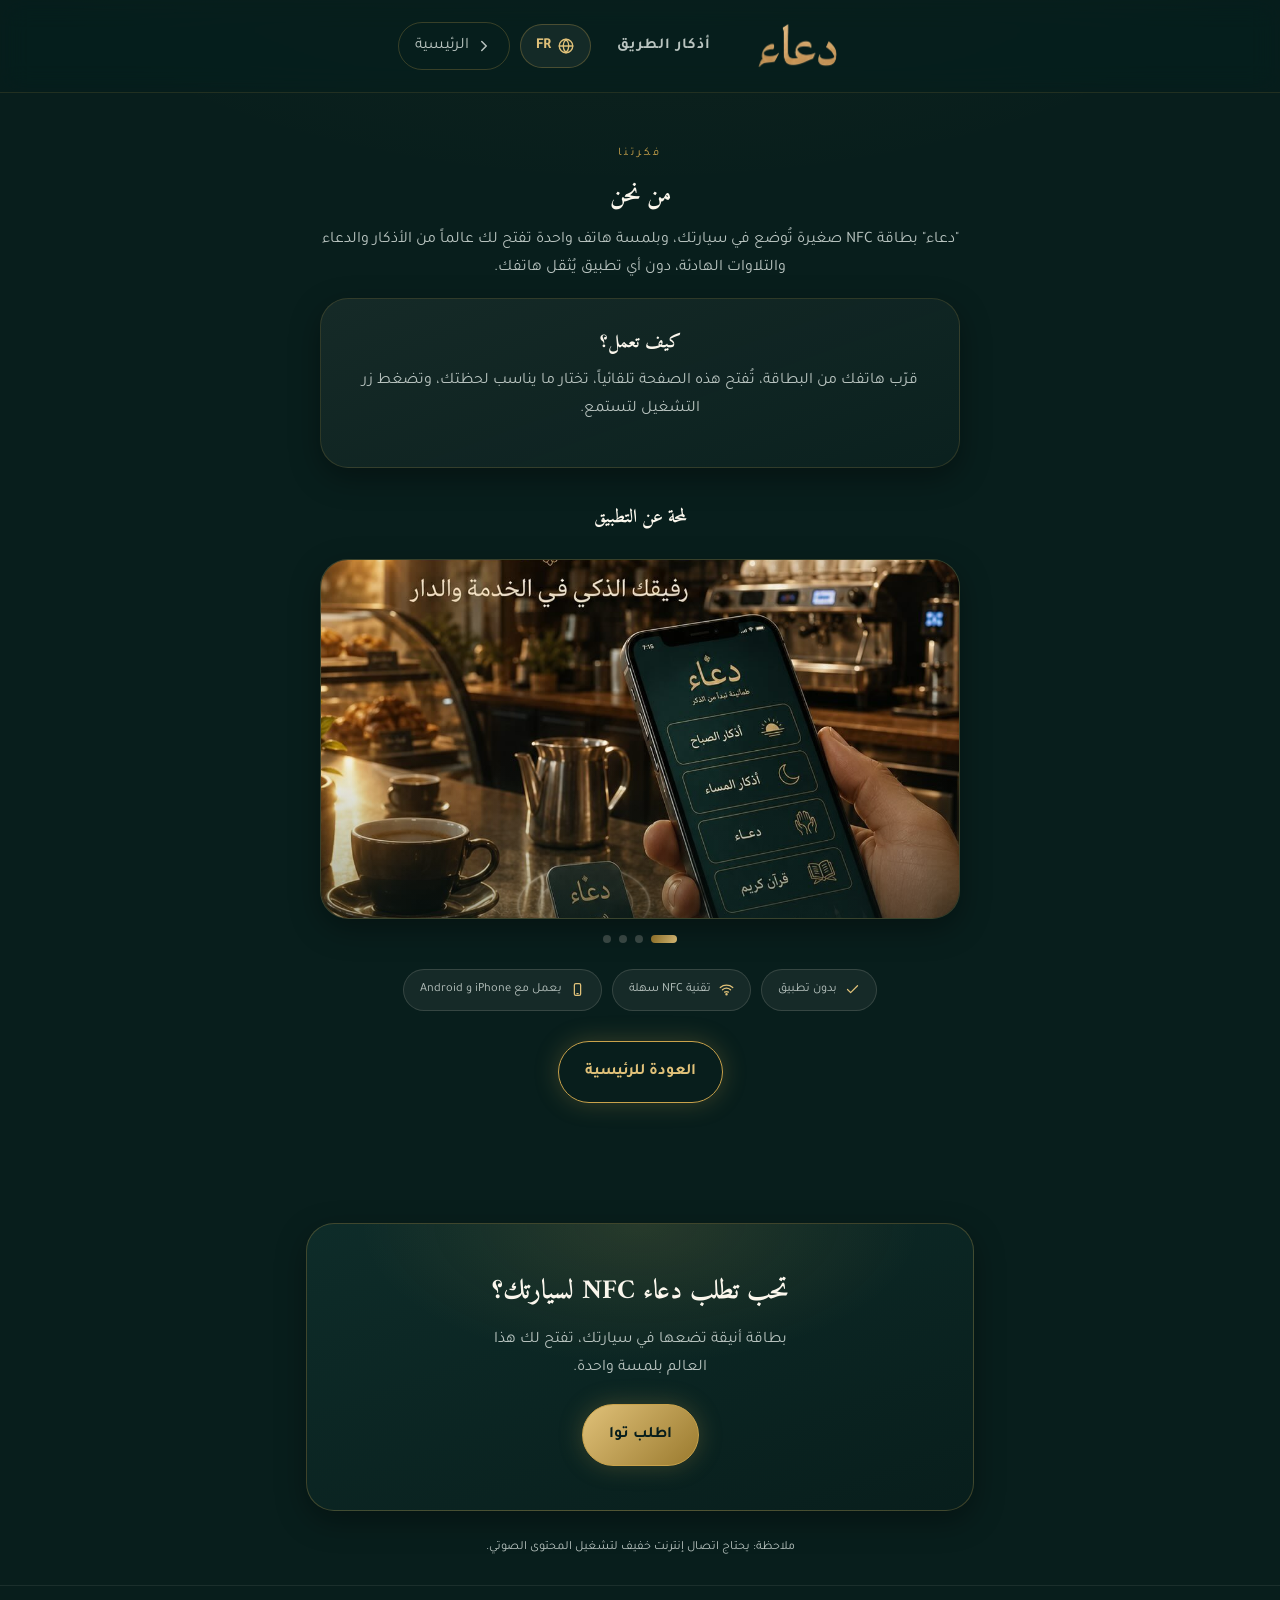
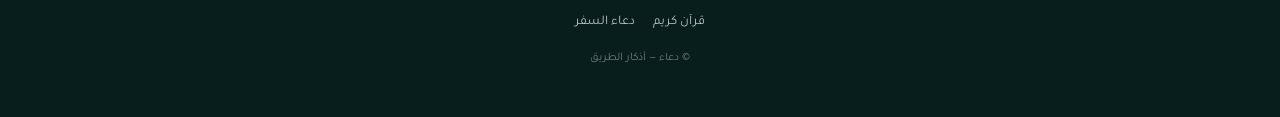
==== commit 7be36590: "Update about.html" ====
--- a/about.html
+++ b/about.html
@@ -12,7 +12,7 @@
 })();
 </script>
 <meta name="viewport" content="width=device-width, initial-scale=1, viewport-fit=cover">
-<title>من نحن | دعاء - أذكار </title>
+<title>من نحن | دعاء - أذكار وأدعية</title>
 <meta name="description" content="بطاقة دعاء NFC: فكرة بسيطة تحوّل كل انطلاقة إلى لحظة ذكر وطمأنينة.">
 <meta name="theme-color" content="#081E1C">
 <link rel="preconnect" href="https://fonts.googleapis.com">
@@ -29,7 +29,7 @@
            onerror="this.style.display='none'; this.closest('.brand').classList.add('logo-fallback')">
       <span class="brand-text">
         <span class="brand-name">دعاء</span>
-        <small data-i18n="brand.tagline">أذكار </small>
+        <small data-i18n="brand.tagline">أذكار وأدعية</small>
       </span>
     </a>
     <div class="header-actions">
@@ -49,8 +49,7 @@
   <div class="page-title reveal">
     <span class="eyebrow" data-i18n="about.eyebrow">فكرتنا</span>
     <h1 data-i18n="about.title">من نحن</h1>
-    <p data-i18n="about.lead">"دعاء" بطاقة NFC صغيرة تُوضع في سيارتك ، في المنزل ، في المكتب وبلمسة هاتف واحدة تفتح لك عالماً من الأذكار والدعاء والتلاوات الهادئة
-      ، دون أي تطبيق يُثقل هاتفك.</p>
+    <p data-i18n="about.lead">"دعاء" بطاقة NFC صغيرة يمكنك وضعها أينما تشاء، وبلمسة هاتف واحدة تفتح لك عالماً من الأذكار والدعاء والتلاوات الهادئة، دون أي تطبيق يُثقل هاتفك.</p>
   </div>
 
   <div class="dua-block reveal">
@@ -122,8 +121,8 @@
 </section>
 
 <section class="order-section reveal">
-  <h2 data-i18n="order.title">تحب تطلب دعاء NFC لسيارتك؟</h2>
-  <p data-i18n="order.text">بطاقة أنيقة تضعها في سيارتك، تفتح لك هذا العالم بلمسة واحدة.</p>
+  <h2 data-i18n="order.title">تحب تطلب بطاقة دعاء NFC؟</h2>
+  <p data-i18n="order.text">بطاقة أنيقة تضعها أينما تشاء، تفتح لك هذا العالم بلمسة واحدة.</p>
   <a class="btn" href="#" data-order-btn data-i18n="order.btn">اطلب توا</a>
 </section>
 
@@ -136,10 +135,12 @@
     <a href="quran.html" data-i18n="nav.quran">قرآن كريم</a>
     <a href="doua-safar.html" data-i18n="nav.safar">دعاء السفر</a>
   </div>
-  <div class="copyright" data-i18n="footer.copyright">© دعاء — أذكار الطريق</div>
+  <div class="copyright" data-i18n="footer.copyright">© دعاء — أذكار وأدعية</div>
 </footer>
 
 <script src="i18n.js"></script>
 <script src="script.js"></script>
+<script src="adhkar-data.js"></script>
+<script src="adhkar-popup.js"></script>
 </body>
-</html>+</html>
--- a/style.css
+++ b/style.css
@@ -129,31 +129,35 @@
 .site-header.scrolled{ box-shadow:0 8px 24px rgba(0,0,0,0.35); }
 .header-inner{
   display:flex;
-  align-items:center;
-  justify-content:space-between;
-  padding:14px var(--gutter);
-  max-width:720px;
+  flex-wrap:wrap;
+  align-items:center;
+  justify-content:center;
+  gap:12px 26px;
+  padding:18px var(--gutter);
+  max-width:min(860px, 94vw);
   margin:0 auto;
+  text-align:center;
 }
 .brand{
   display:flex;
   align-items:center;
-  gap:10px;
-  min-height:44px;
+  justify-content:center;
+  gap:12px;
+  min-height:48px;
 }
 .brand-logo{
-  height:36px;
+  height:clamp(40px, 6vw, 56px);
   width:auto;
-  max-width:120px;
+  max-width:160px;
   border-radius:8px;
   object-fit:contain;
 }
-.brand-text{ display:flex; flex-direction:column; line-height:1.2; }
+.brand-text{ display:flex; flex-direction:column; line-height:1.3; align-items:center; }
 .brand-name{
-  display:none; 
+  display:none;
   /* affiché uniquement si aucun logo image n'est fourni */
   font-family:var(--font-display);
-  font-size:1.4rem;
+  font-size:clamp(1.4rem, 3vw, 1.8rem);
   color:var(--gold-400);
   letter-spacing:.5px;
 }
@@ -161,68 +165,49 @@
 .brand small{
   display:block;
   font-family:var(--font-body);
-  font-size:.6rem;
+  font-size:clamp(.78rem, 1.6vw, .95rem);
+  font-weight:600;
   color:var(--text-muted);
-  letter-spacing:1.5px;
-}
-.main-logo-logo {
-    display: block;
-    width: 220px;      
-      /* taille du logo */
-    height: auto;
-    margin: 0 auto;      / centrage horizontal /
-    object-fit: contain;
-}
-
-/*Pour centrer dans son conteneur*/
-.brand {
-    display: flex;
-    justify-content: center;
-    align-items: center;
-    width: 100%;
-}
-
-/*Responsive téléphone */
-@media (max-width: 768px) {
-    .main-logo {
-        width: 150px;
-    }
+  letter-spacing:1px;
+  text-align:center;
 }
 .header-actions{
   display:flex;
   align-items:center;
-  gap:8px;
+  justify-content:center;
+  flex-wrap:wrap;
+  gap:10px;
 }
 .lang-switch{
   display:flex;
   align-items:center;
   gap:6px;
-  min-height:40px;
-  padding:8px 12px;
+  min-height:44px;
+  padding:9px 15px;
   border:1px solid rgba(201,162,75,0.3);
   border-radius:999px;
   background:var(--overlay-glass);
   color:var(--gold-400);
-  font-size:.78rem;
+  font-size:clamp(.85rem, 1.6vw, .95rem);
   font-weight:700;
   transition:all .25s var(--ease);
 }
 .lang-switch:hover{ background:rgba(201,162,75,0.14); border-color:var(--gold-400); }
-.lang-switch svg{ width:16px; height:16px; }
+.lang-switch svg{ width:18px; height:18px; }
 .back-link{
   display:flex;
   align-items:center;
   gap:6px;
-  font-size:.85rem;
+  font-size:clamp(.88rem, 1.6vw, 1rem);
   color:var(--text-muted);
-  min-height:40px;
-  padding:8px 14px;
+  min-height:44px;
+  padding:9px 16px;
   border:1px solid rgba(201,162,75,0.25);
   border-radius:999px;
   transition:all .25s var(--ease);
 }
 .back-link:hover{ color:var(--gold-400); border-color:var(--gold-400); background:var(--overlay-glass); }
-.back-link svg{ width:16px; height:16px; }
+.back-link svg{ width:18px; height:18px; }
 [dir="ltr"] .back-link svg{ transform:scaleX(-1); }
 
 /* -------------------- 5. Hero -------------------- */
@@ -870,6 +855,9 @@
 .spacer-lg{ height:var(--section-space); }
 
 /* -------------------- 16. Ajustements fins mobile -------------------- */
+@media (max-width:600px){
+  .header-inner{ gap:8px 14px; }
+}
 @media (max-width:380px){
   .header-inner{ padding:12px 14px; }
   .lang-switch span{ display:none; } /* icône seule sur très petits écrans */
@@ -877,4 +865,105 @@
   .np-title{ font-size:.92rem; }
 }
 /* Zone tactile confortable pour tous les éléments interactifs */
-a, button{ -webkit-tap-highlight-color:transparent; }+a, button{ -webkit-tap-highlight-color:transparent; }
+/* -------------------- 17. Rappel d'Adhkar (popup flottante) --------------------
+   Composant autonome et réutilisable, injecté par adhkar-popup.js sur
+   TOUTES les pages (aucune page dédiée nécessaire). Voir aussi
+   adhkar-data.js pour la liste des adhkar affichés aléatoirement.
+------------------------------------------------------------------------- */
+.adhkar-popup-overlay{
+  position:fixed;
+  inset:0;
+  z-index:9999;
+  display:flex;
+  align-items:center;
+  justify-content:center;
+  padding:20px;
+  background:rgba(8,30,28,0.55);
+  backdrop-filter:blur(4px) saturate(120%);
+  -webkit-backdrop-filter:blur(4px) saturate(120%);
+  opacity:0;
+  pointer-events:none;
+  transition:opacity .35s var(--ease);
+}
+.adhkar-popup-overlay.is-visible{
+  opacity:1;
+  pointer-events:auto;
+}
+.adhkar-popup-card{
+  position:relative;
+  width:100%;
+  max-width:420px;
+  background:
+    radial-gradient(360px 220px at 50% -20%, rgba(201,162,75,0.10), transparent 60%),
+    linear-gradient(160deg, var(--teal-900), var(--teal-950));
+  border:1px solid rgba(201,162,75,0.35);
+  border-radius:var(--radius-lg);
+  box-shadow:var(--shadow-soft), var(--shadow-gold);
+  padding:34px 28px 28px;
+  text-align:center;
+  transform:translateY(22px) scale(.96);
+  opacity:0;
+  transition:transform .4s var(--ease), opacity .4s var(--ease);
+}
+.adhkar-popup-overlay.is-visible .adhkar-popup-card{
+  transform:translateY(0) scale(1);
+  opacity:1;
+}
+.adhkar-popup-mark{
+  display:flex;
+  align-items:center;
+  justify-content:center;
+  margin:0 auto 14px;
+  width:44px;
+  height:44px;
+  color:var(--gold-400);
+  opacity:.9;
+}
+.adhkar-popup-mark svg{ width:100%; height:100%; }
+.adhkar-popup-title{
+  font-family:var(--font-display);
+  color:var(--gold-400);
+  font-size:1.05rem;
+  margin:0 0 16px;
+  letter-spacing:.2px;
+}
+.adhkar-popup-text{
+  font-family:var(--font-display);
+  color:var(--text-main);
+  font-size:1.18rem;
+  line-height:2;
+  margin:0;
+}
+.adhkar-popup-close{
+  position:absolute;
+  top:12px;
+  inset-inline-end:12px;
+  width:32px;
+  height:32px;
+  display:flex;
+  align-items:center;
+  justify-content:center;
+  border:none;
+  border-radius:50%;
+  background:rgba(196,58,58,0.14);
+  color:#E15353;
+  font-size:1rem;
+  line-height:1;
+  transition:all .25s var(--ease);
+}
+.adhkar-popup-close:hover{
+  background:#E15353;
+  color:var(--cream-100);
+  transform:rotate(90deg);
+}
+.adhkar-popup-close svg{ width:16px; height:16px; }
+
+@media (max-width:480px){
+  .adhkar-popup-card{ padding:30px 20px 22px; border-radius:var(--radius-md); }
+  .adhkar-popup-text{ font-size:1.05rem; line-height:1.9; }
+}
+
+@media (prefers-reduced-motion: reduce){
+  .adhkar-popup-overlay, .adhkar-popup-card{ transition:none; }
+}
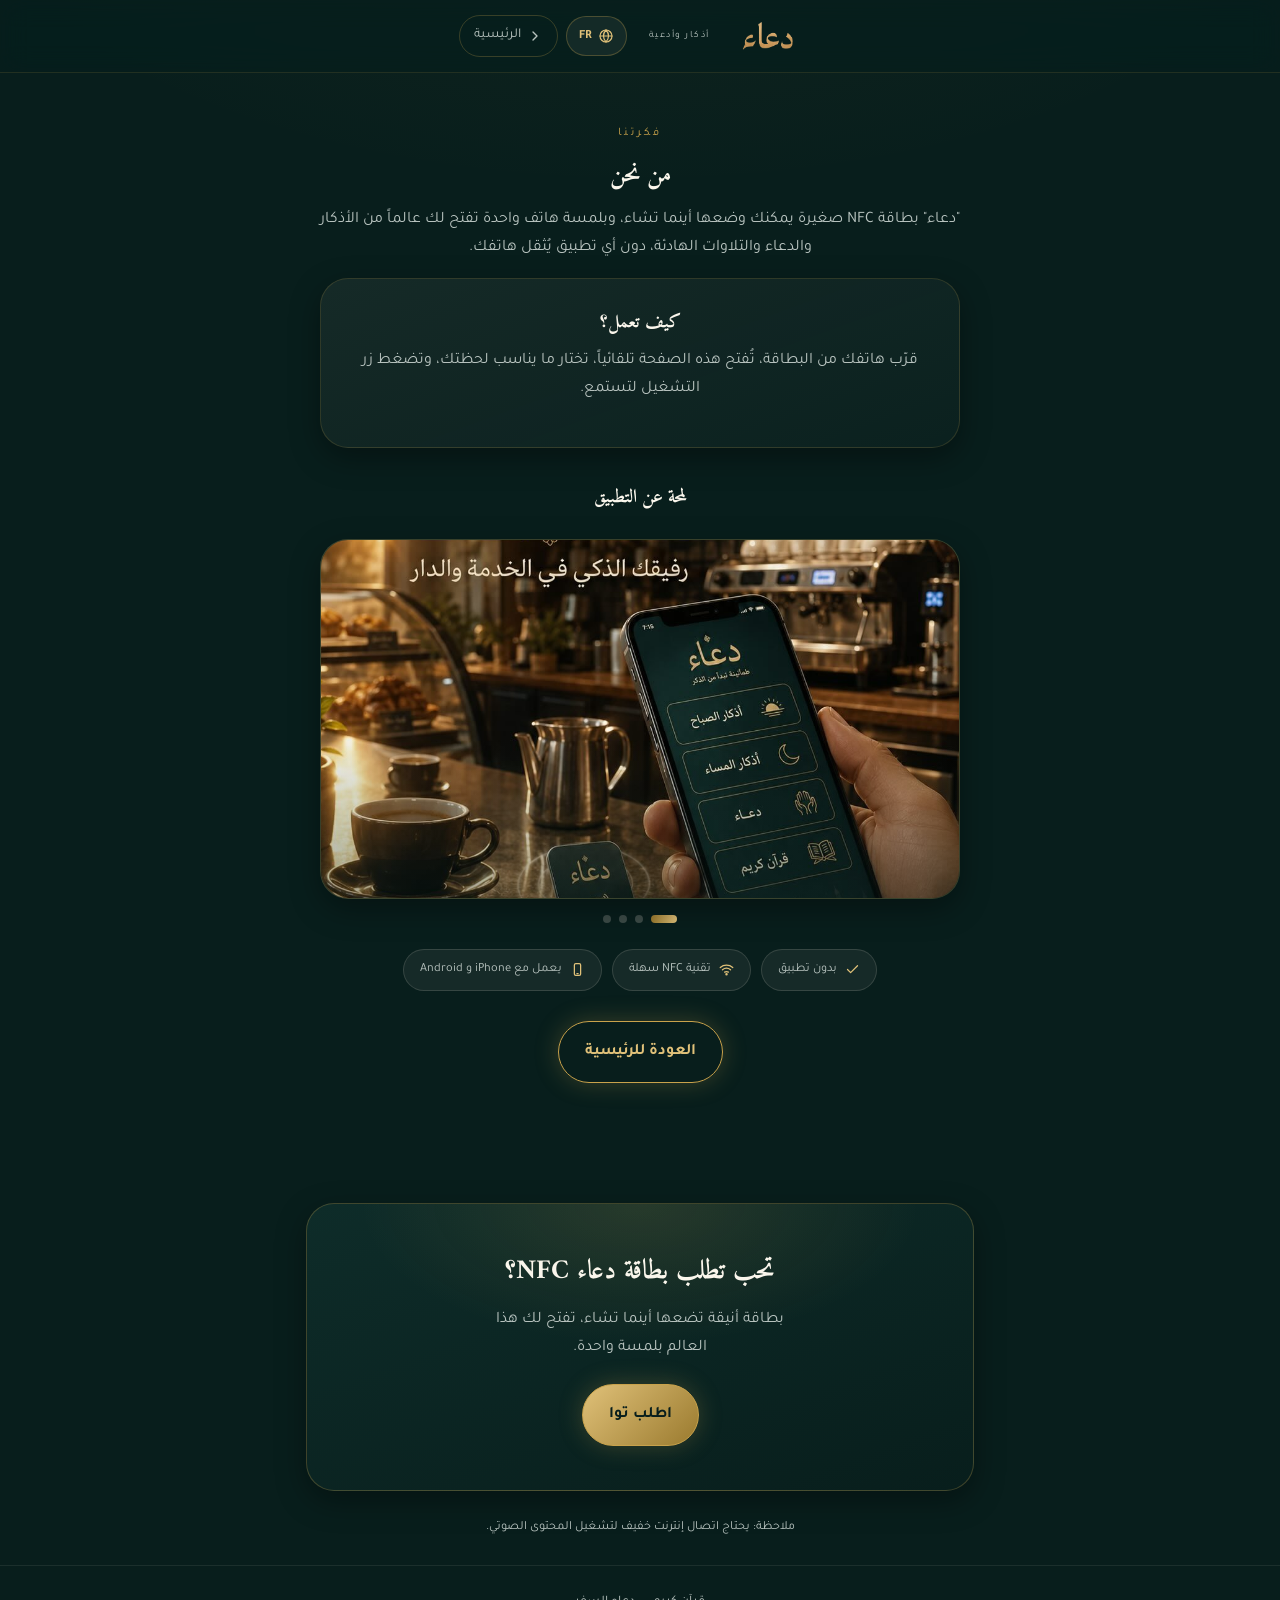
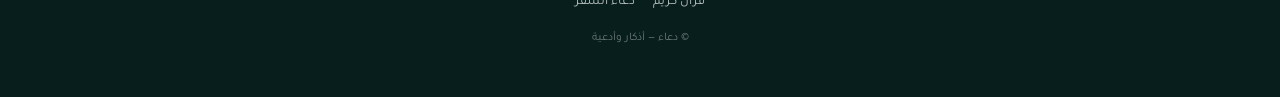
==== commit 14ef193a: "Add files via upload" ====
--- a/about.html
+++ b/about.html
@@ -143,4 +143,4 @@
 <script src="adhkar-data.js"></script>
 <script src="adhkar-popup.js"></script>
 </body>
-</html>
+</html>
--- a/style.css
+++ b/style.css
@@ -132,9 +132,9 @@
   flex-wrap:wrap;
   align-items:center;
   justify-content:center;
-  gap:12px 26px;
-  padding:18px var(--gutter);
-  max-width:min(860px, 94vw);
+  gap:10px 22px;
+  padding:14px var(--gutter);
+  max-width:720px;
   margin:0 auto;
   text-align:center;
 }
@@ -142,22 +142,22 @@
   display:flex;
   align-items:center;
   justify-content:center;
-  gap:12px;
-  min-height:48px;
+  gap:10px;
+  min-height:44px;
 }
 .brand-logo{
-  height:clamp(40px, 6vw, 56px);
+  height:36px;
   width:auto;
-  max-width:160px;
+  max-width:120px;
   border-radius:8px;
   object-fit:contain;
 }
-.brand-text{ display:flex; flex-direction:column; line-height:1.3; align-items:center; }
+.brand-text{ display:flex; flex-direction:column; line-height:1.2; align-items:center; }
 .brand-name{
   display:none;
   /* affiché uniquement si aucun logo image n'est fourni */
   font-family:var(--font-display);
-  font-size:clamp(1.4rem, 3vw, 1.8rem);
+  font-size:1.4rem;
   color:var(--gold-400);
   letter-spacing:.5px;
 }
@@ -165,10 +165,9 @@
 .brand small{
   display:block;
   font-family:var(--font-body);
-  font-size:clamp(.78rem, 1.6vw, .95rem);
-  font-weight:600;
+  font-size:.6rem;
   color:var(--text-muted);
-  letter-spacing:1px;
+  letter-spacing:1.5px;
   text-align:center;
 }
 .header-actions{
@@ -176,38 +175,38 @@
   align-items:center;
   justify-content:center;
   flex-wrap:wrap;
-  gap:10px;
+  gap:8px;
 }
 .lang-switch{
   display:flex;
   align-items:center;
   gap:6px;
-  min-height:44px;
-  padding:9px 15px;
+  min-height:40px;
+  padding:8px 12px;
   border:1px solid rgba(201,162,75,0.3);
   border-radius:999px;
   background:var(--overlay-glass);
   color:var(--gold-400);
-  font-size:clamp(.85rem, 1.6vw, .95rem);
+  font-size:.78rem;
   font-weight:700;
   transition:all .25s var(--ease);
 }
 .lang-switch:hover{ background:rgba(201,162,75,0.14); border-color:var(--gold-400); }
-.lang-switch svg{ width:18px; height:18px; }
+.lang-switch svg{ width:16px; height:16px; }
 .back-link{
   display:flex;
   align-items:center;
   gap:6px;
-  font-size:clamp(.88rem, 1.6vw, 1rem);
+  font-size:.85rem;
   color:var(--text-muted);
-  min-height:44px;
-  padding:9px 16px;
+  min-height:40px;
+  padding:8px 14px;
   border:1px solid rgba(201,162,75,0.25);
   border-radius:999px;
   transition:all .25s var(--ease);
 }
 .back-link:hover{ color:var(--gold-400); border-color:var(--gold-400); background:var(--overlay-glass); }
-.back-link svg{ width:18px; height:18px; }
+.back-link svg{ width:16px; height:16px; }
 [dir="ltr"] .back-link svg{ transform:scaleX(-1); }
 
 /* -------------------- 5. Hero -------------------- */
